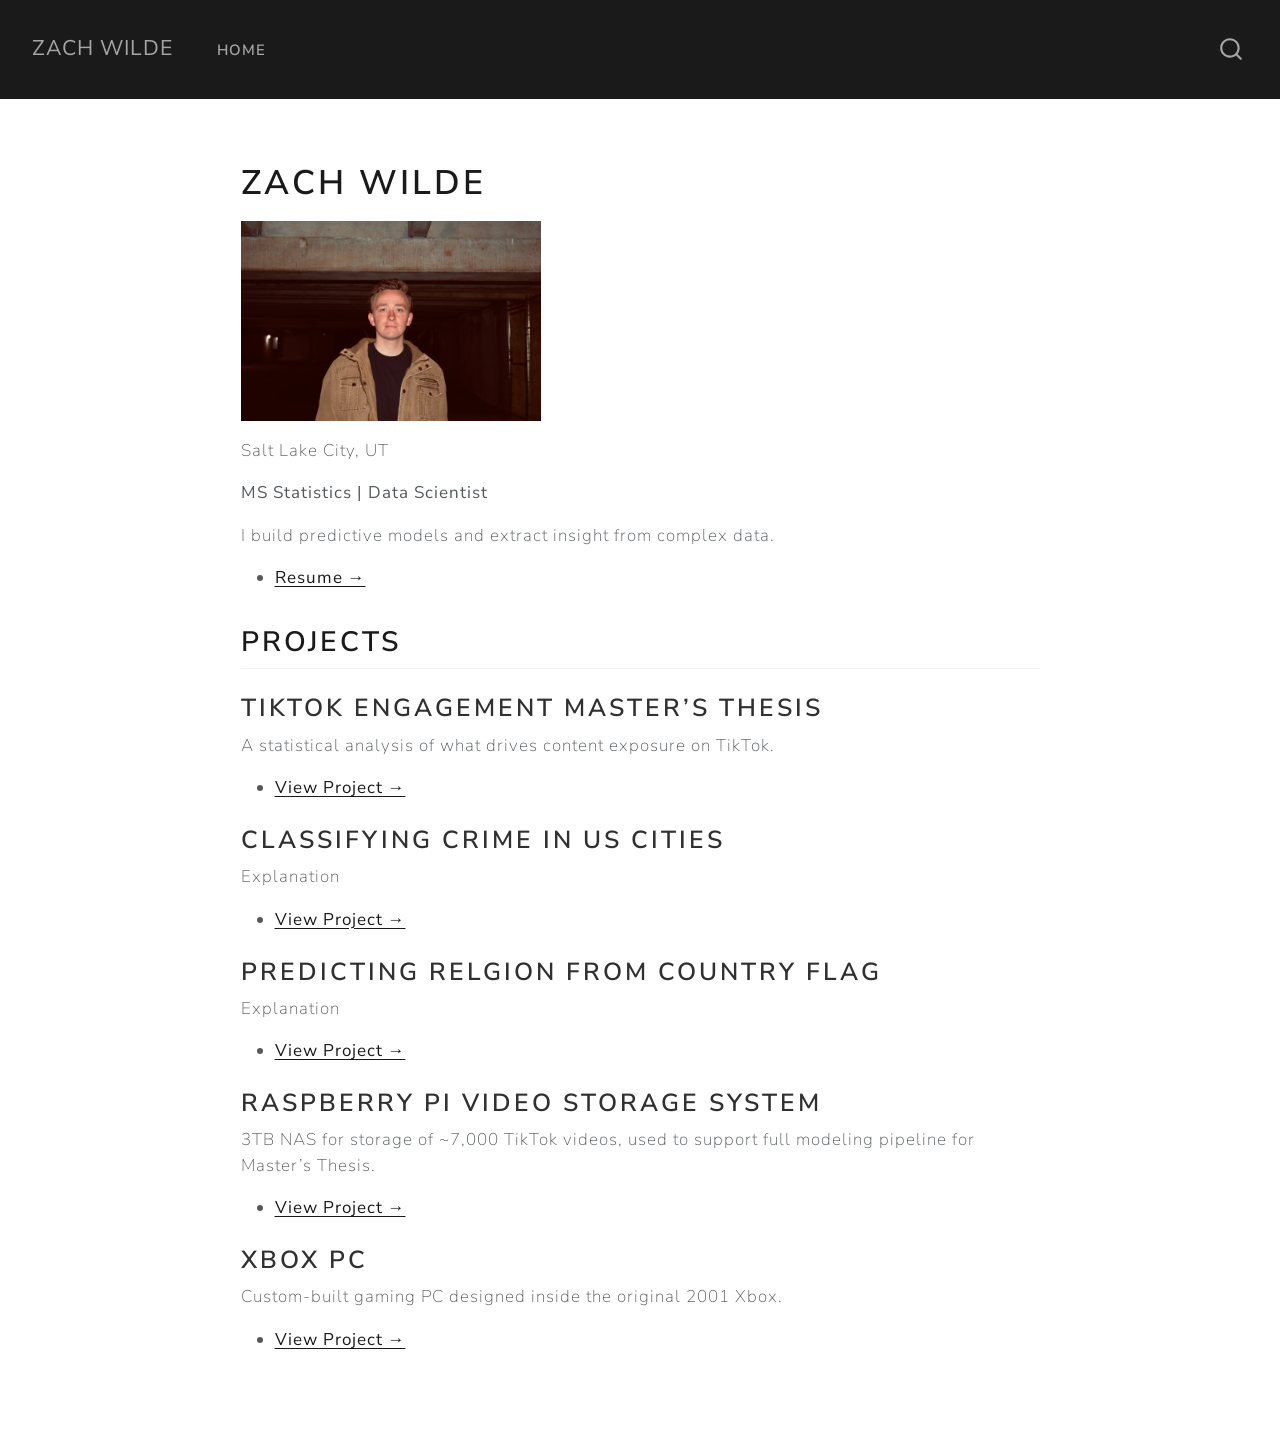
==== index.html @ 3af48f44 "Add files via upload" ====
<!DOCTYPE html>
<html xmlns="http://www.w3.org/1999/xhtml" lang="en" xml:lang="en"><head>

<meta charset="utf-8">
<meta name="generator" content="quarto-1.8.25">

<meta name="viewport" content="width=device-width, initial-scale=1.0, user-scalable=yes">


<title>Zach Wilde</title>
<style>
code{white-space: pre-wrap;}
span.smallcaps{font-variant: small-caps;}
div.columns{display: flex; gap: min(4vw, 1.5em);}
div.column{flex: auto; overflow-x: auto;}
div.hanging-indent{margin-left: 1.5em; text-indent: -1.5em;}
ul.task-list{list-style: none;}
ul.task-list li input[type="checkbox"] {
  width: 0.8em;
  margin: 0 0.8em 0.2em -1em; /* quarto-specific, see https://github.com/quarto-dev/quarto-cli/issues/4556 */ 
  vertical-align: middle;
}
</style>


<script src="site_libs/quarto-nav/quarto-nav.js"></script>
<script src="site_libs/quarto-nav/headroom.min.js"></script>
<script src="site_libs/clipboard/clipboard.min.js"></script>
<script src="site_libs/quarto-search/autocomplete.umd.js"></script>
<script src="site_libs/quarto-search/fuse.min.js"></script>
<script src="site_libs/quarto-search/quarto-search.js"></script>
<meta name="quarto:offset" content="./">
<script src="site_libs/quarto-html/quarto.js" type="module"></script>
<script src="site_libs/quarto-html/tabsets/tabsets.js" type="module"></script>
<script src="site_libs/quarto-html/axe/axe-check.js" type="module"></script>
<script src="site_libs/quarto-html/popper.min.js"></script>
<script src="site_libs/quarto-html/tippy.umd.min.js"></script>
<script src="site_libs/quarto-html/anchor.min.js"></script>
<link href="site_libs/quarto-html/tippy.css" rel="stylesheet">
<link href="site_libs/quarto-html/quarto-syntax-highlighting-7b89279ff1a6dce999919e0e67d4d9ec.css" rel="stylesheet" id="quarto-text-highlighting-styles">
<script src="site_libs/bootstrap/bootstrap.min.js"></script>
<link href="site_libs/bootstrap/bootstrap-icons.css" rel="stylesheet">
<link href="site_libs/bootstrap/bootstrap-26827f95213357c060b998e0666f8ebe.min.css" rel="stylesheet" append-hash="true" id="quarto-bootstrap" data-mode="light">
<script id="quarto-search-options" type="application/json">{
  "location": "navbar",
  "copy-button": false,
  "collapse-after": 3,
  "panel-placement": "end",
  "type": "overlay",
  "limit": 50,
  "keyboard-shortcut": [
    "f",
    "/",
    "s"
  ],
  "show-item-context": false,
  "language": {
    "search-no-results-text": "No results",
    "search-matching-documents-text": "matching documents",
    "search-copy-link-title": "Copy link to search",
    "search-hide-matches-text": "Hide additional matches",
    "search-more-match-text": "more match in this document",
    "search-more-matches-text": "more matches in this document",
    "search-clear-button-title": "Clear",
    "search-text-placeholder": "",
    "search-detached-cancel-button-title": "Cancel",
    "search-submit-button-title": "Submit",
    "search-label": "Search"
  }
}</script>


<link rel="stylesheet" href="styles.css">
</head>

<body class="nav-fixed fullcontent quarto-light">

<div id="quarto-search-results"></div>
  <header id="quarto-header" class="headroom fixed-top">
    <nav class="navbar navbar-expand-lg " data-bs-theme="dark">
      <div class="navbar-container container-fluid">
      <div class="navbar-brand-container mx-auto">
    <a href="./index.html" class="navbar-brand navbar-brand-logo">
    </a>
    <a class="navbar-brand" href="./index.html">
    <span class="navbar-title">Zach Wilde</span>
    </a>
  </div>
            <div id="quarto-search" class="" title="Search"></div>
          <button class="navbar-toggler" type="button" data-bs-toggle="collapse" data-bs-target="#navbarCollapse" aria-controls="navbarCollapse" role="menu" aria-expanded="false" aria-label="Toggle navigation" onclick="if (window.quartoToggleHeadroom) { window.quartoToggleHeadroom(); }">
  <span class="navbar-toggler-icon"></span>
</button>
          <div class="collapse navbar-collapse" id="navbarCollapse">
            <ul class="navbar-nav navbar-nav-scroll me-auto">
  <li class="nav-item">
    <a class="nav-link active" href="./index.html" aria-current="page"> 
<span class="menu-text">Home</span></a>
  </li>  
</ul>
          </div> <!-- /navcollapse -->
            <div class="quarto-navbar-tools">
</div>
      </div> <!-- /container-fluid -->
    </nav>
</header>
<!-- content -->
<div id="quarto-content" class="quarto-container page-columns page-rows-contents page-layout-article page-navbar">
<!-- sidebar -->
<!-- margin-sidebar -->
    
<!-- main -->
<main class="content" id="quarto-document-content"><header id="title-block-header" class="quarto-title-block"></header>




<section id="zach-wilde" class="level1">
<h1>Zach Wilde</h1>
<p><img src="profile.jpg" class="profile img-fluid"></p>
<p>Salt Lake City, UT</p>
<p><strong>MS Statistics | Data Scientist</strong></p>
<p>I build predictive models and extract insight from complex data.</p>
<ul>
<li><a href="resume.html">Resume →</a></li>
</ul>
<section id="projects" class="level2">
<h2 class="anchored" data-anchor-id="projects">Projects</h2>
<section id="tiktok-engagement-masters-thesis" class="level3">
<h3 class="anchored" data-anchor-id="tiktok-engagement-masters-thesis">TikTok Engagement Master’s Thesis</h3>
<p>A statistical analysis of what drives content exposure on TikTok.</p>
<ul>
<li><a href="thesis.html">View Project →</a></li>
</ul>
</section>
<section id="classifying-crime-in-us-cities" class="level3">
<h3 class="anchored" data-anchor-id="classifying-crime-in-us-cities">Classifying Crime in US Cities</h3>
<p>Explanation</p>
<ul>
<li><a href="thesis.html">View Project →</a></li>
</ul>
</section>
<section id="predicting-relgion-from-country-flag" class="level3">
<h3 class="anchored" data-anchor-id="predicting-relgion-from-country-flag">Predicting Relgion from Country Flag</h3>
<p>Explanation</p>
<ul>
<li><a href="thesis.html">View Project →</a></li>
</ul>
</section>
<section id="raspberry-pi-video-storage-system" class="level3">
<h3 class="anchored" data-anchor-id="raspberry-pi-video-storage-system">Raspberry Pi Video Storage System</h3>
<p>3TB NAS for storage of ~7,000 TikTok videos, used to support full modeling pipeline for Master’s Thesis.</p>
<ul>
<li><a href="thesis.html">View Project →</a></li>
</ul>
</section>
<section id="xbox-pc" class="level3">
<h3 class="anchored" data-anchor-id="xbox-pc">Xbox PC</h3>
<p>Custom-built gaming PC designed inside the original 2001 Xbox.</p>
<ul>
<li><a href="thesis.html">View Project →</a></li>
</ul>


</section>
</section>
</section>

</main> <!-- /main -->
<script id="quarto-html-after-body" type="application/javascript">
  window.document.addEventListener("DOMContentLoaded", function (event) {
    const icon = "";
    const anchorJS = new window.AnchorJS();
    anchorJS.options = {
      placement: 'right',
      icon: icon
    };
    anchorJS.add('.anchored');
    const isCodeAnnotation = (el) => {
      for (const clz of el.classList) {
        if (clz.startsWith('code-annotation-')) {                     
          return true;
        }
      }
      return false;
    }
    const onCopySuccess = function(e) {
      // button target
      const button = e.trigger;
      // don't keep focus
      button.blur();
      // flash "checked"
      button.classList.add('code-copy-button-checked');
      var currentTitle = button.getAttribute("title");
      button.setAttribute("title", "Copied!");
      let tooltip;
      if (window.bootstrap) {
        button.setAttribute("data-bs-toggle", "tooltip");
        button.setAttribute("data-bs-placement", "left");
        button.setAttribute("data-bs-title", "Copied!");
        tooltip = new bootstrap.Tooltip(button, 
          { trigger: "manual", 
            customClass: "code-copy-button-tooltip",
            offset: [0, -8]});
        tooltip.show();    
      }
      setTimeout(function() {
        if (tooltip) {
          tooltip.hide();
          button.removeAttribute("data-bs-title");
          button.removeAttribute("data-bs-toggle");
          button.removeAttribute("data-bs-placement");
        }
        button.setAttribute("title", currentTitle);
        button.classList.remove('code-copy-button-checked');
      }, 1000);
      // clear code selection
      e.clearSelection();
    }
    const getTextToCopy = function(trigger) {
      const outerScaffold = trigger.parentElement.cloneNode(true);
      const codeEl = outerScaffold.querySelector('code');
      for (const childEl of codeEl.children) {
        if (isCodeAnnotation(childEl)) {
          childEl.remove();
        }
      }
      return codeEl.innerText;
    }
    const clipboard = new window.ClipboardJS('.code-copy-button:not([data-in-quarto-modal])', {
      text: getTextToCopy
    });
    clipboard.on('success', onCopySuccess);
    if (window.document.getElementById('quarto-embedded-source-code-modal')) {
      const clipboardModal = new window.ClipboardJS('.code-copy-button[data-in-quarto-modal]', {
        text: getTextToCopy,
        container: window.document.getElementById('quarto-embedded-source-code-modal')
      });
      clipboardModal.on('success', onCopySuccess);
    }
      var localhostRegex = new RegExp(/^(?:http|https):\/\/localhost\:?[0-9]*\//);
      var mailtoRegex = new RegExp(/^mailto:/);
        var filterRegex = new RegExp('/' + window.location.host + '/');
      var isInternal = (href) => {
          return filterRegex.test(href) || localhostRegex.test(href) || mailtoRegex.test(href);
      }
      // Inspect non-navigation links and adorn them if external
     var links = window.document.querySelectorAll('a[href]:not(.nav-link):not(.navbar-brand):not(.toc-action):not(.sidebar-link):not(.sidebar-item-toggle):not(.pagination-link):not(.no-external):not([aria-hidden]):not(.dropdown-item):not(.quarto-navigation-tool):not(.about-link)');
      for (var i=0; i<links.length; i++) {
        const link = links[i];
        if (!isInternal(link.href)) {
          // undo the damage that might have been done by quarto-nav.js in the case of
          // links that we want to consider external
          if (link.dataset.originalHref !== undefined) {
            link.href = link.dataset.originalHref;
          }
        }
      }
    function tippyHover(el, contentFn, onTriggerFn, onUntriggerFn) {
      const config = {
        allowHTML: true,
        maxWidth: 500,
        delay: 100,
        arrow: false,
        appendTo: function(el) {
            return el.parentElement;
        },
        interactive: true,
        interactiveBorder: 10,
        theme: 'quarto',
        placement: 'bottom-start',
      };
      if (contentFn) {
        config.content = contentFn;
      }
      if (onTriggerFn) {
        config.onTrigger = onTriggerFn;
      }
      if (onUntriggerFn) {
        config.onUntrigger = onUntriggerFn;
      }
      window.tippy(el, config); 
    }
    const noterefs = window.document.querySelectorAll('a[role="doc-noteref"]');
    for (var i=0; i<noterefs.length; i++) {
      const ref = noterefs[i];
      tippyHover(ref, function() {
        // use id or data attribute instead here
        let href = ref.getAttribute('data-footnote-href') || ref.getAttribute('href');
        try { href = new URL(href).hash; } catch {}
        const id = href.replace(/^#\/?/, "");
        const note = window.document.getElementById(id);
        if (note) {
          return note.innerHTML;
        } else {
          return "";
        }
      });
    }
    const xrefs = window.document.querySelectorAll('a.quarto-xref');
    const processXRef = (id, note) => {
      // Strip column container classes
      const stripColumnClz = (el) => {
        el.classList.remove("page-full", "page-columns");
        if (el.children) {
          for (const child of el.children) {
            stripColumnClz(child);
          }
        }
      }
      stripColumnClz(note)
      if (id === null || id.startsWith('sec-')) {
        // Special case sections, only their first couple elements
        const container = document.createElement("div");
        if (note.children && note.children.length > 2) {
          container.appendChild(note.children[0].cloneNode(true));
          for (let i = 1; i < note.children.length; i++) {
            const child = note.children[i];
            if (child.tagName === "P" && child.innerText === "") {
              continue;
            } else {
              container.appendChild(child.cloneNode(true));
              break;
            }
          }
          if (window.Quarto?.typesetMath) {
            window.Quarto.typesetMath(container);
          }
          return container.innerHTML
        } else {
          if (window.Quarto?.typesetMath) {
            window.Quarto.typesetMath(note);
          }
          return note.innerHTML;
        }
      } else {
        // Remove any anchor links if they are present
        const anchorLink = note.querySelector('a.anchorjs-link');
        if (anchorLink) {
          anchorLink.remove();
        }
        if (window.Quarto?.typesetMath) {
          window.Quarto.typesetMath(note);
        }
        if (note.classList.contains("callout")) {
          return note.outerHTML;
        } else {
          return note.innerHTML;
        }
      }
    }
    for (var i=0; i<xrefs.length; i++) {
      const xref = xrefs[i];
      tippyHover(xref, undefined, function(instance) {
        instance.disable();
        let url = xref.getAttribute('href');
        let hash = undefined; 
        if (url.startsWith('#')) {
          hash = url;
        } else {
          try { hash = new URL(url).hash; } catch {}
        }
        if (hash) {
          const id = hash.replace(/^#\/?/, "");
          const note = window.document.getElementById(id);
          if (note !== null) {
            try {
              const html = processXRef(id, note.cloneNode(true));
              instance.setContent(html);
            } finally {
              instance.enable();
              instance.show();
            }
          } else {
            // See if we can fetch this
            fetch(url.split('#')[0])
            .then(res => res.text())
            .then(html => {
              const parser = new DOMParser();
              const htmlDoc = parser.parseFromString(html, "text/html");
              const note = htmlDoc.getElementById(id);
              if (note !== null) {
                const html = processXRef(id, note);
                instance.setContent(html);
              } 
            }).finally(() => {
              instance.enable();
              instance.show();
            });
          }
        } else {
          // See if we can fetch a full url (with no hash to target)
          // This is a special case and we should probably do some content thinning / targeting
          fetch(url)
          .then(res => res.text())
          .then(html => {
            const parser = new DOMParser();
            const htmlDoc = parser.parseFromString(html, "text/html");
            const note = htmlDoc.querySelector('main.content');
            if (note !== null) {
              // This should only happen for chapter cross references
              // (since there is no id in the URL)
              // remove the first header
              if (note.children.length > 0 && note.children[0].tagName === "HEADER") {
                note.children[0].remove();
              }
              const html = processXRef(null, note);
              instance.setContent(html);
            } 
          }).finally(() => {
            instance.enable();
            instance.show();
          });
        }
      }, function(instance) {
      });
    }
        let selectedAnnoteEl;
        const selectorForAnnotation = ( cell, annotation) => {
          let cellAttr = 'data-code-cell="' + cell + '"';
          let lineAttr = 'data-code-annotation="' +  annotation + '"';
          const selector = 'span[' + cellAttr + '][' + lineAttr + ']';
          return selector;
        }
        const selectCodeLines = (annoteEl) => {
          const doc = window.document;
          const targetCell = annoteEl.getAttribute("data-target-cell");
          const targetAnnotation = annoteEl.getAttribute("data-target-annotation");
          const annoteSpan = window.document.querySelector(selectorForAnnotation(targetCell, targetAnnotation));
          const lines = annoteSpan.getAttribute("data-code-lines").split(",");
          const lineIds = lines.map((line) => {
            return targetCell + "-" + line;
          })
          let top = null;
          let height = null;
          let parent = null;
          if (lineIds.length > 0) {
              //compute the position of the single el (top and bottom and make a div)
              const el = window.document.getElementById(lineIds[0]);
              top = el.offsetTop;
              height = el.offsetHeight;
              parent = el.parentElement.parentElement;
            if (lineIds.length > 1) {
              const lastEl = window.document.getElementById(lineIds[lineIds.length - 1]);
              const bottom = lastEl.offsetTop + lastEl.offsetHeight;
              height = bottom - top;
            }
            if (top !== null && height !== null && parent !== null) {
              // cook up a div (if necessary) and position it 
              let div = window.document.getElementById("code-annotation-line-highlight");
              if (div === null) {
                div = window.document.createElement("div");
                div.setAttribute("id", "code-annotation-line-highlight");
                div.style.position = 'absolute';
                parent.appendChild(div);
              }
              div.style.top = top - 2 + "px";
              div.style.height = height + 4 + "px";
              div.style.left = 0;
              let gutterDiv = window.document.getElementById("code-annotation-line-highlight-gutter");
              if (gutterDiv === null) {
                gutterDiv = window.document.createElement("div");
                gutterDiv.setAttribute("id", "code-annotation-line-highlight-gutter");
                gutterDiv.style.position = 'absolute';
                const codeCell = window.document.getElementById(targetCell);
                const gutter = codeCell.querySelector('.code-annotation-gutter');
                gutter.appendChild(gutterDiv);
              }
              gutterDiv.style.top = top - 2 + "px";
              gutterDiv.style.height = height + 4 + "px";
            }
            selectedAnnoteEl = annoteEl;
          }
        };
        const unselectCodeLines = () => {
          const elementsIds = ["code-annotation-line-highlight", "code-annotation-line-highlight-gutter"];
          elementsIds.forEach((elId) => {
            const div = window.document.getElementById(elId);
            if (div) {
              div.remove();
            }
          });
          selectedAnnoteEl = undefined;
        };
          // Handle positioning of the toggle
      window.addEventListener(
        "resize",
        throttle(() => {
          elRect = undefined;
          if (selectedAnnoteEl) {
            selectCodeLines(selectedAnnoteEl);
          }
        }, 10)
      );
      function throttle(fn, ms) {
      let throttle = false;
      let timer;
        return (...args) => {
          if(!throttle) { // first call gets through
              fn.apply(this, args);
              throttle = true;
          } else { // all the others get throttled
              if(timer) clearTimeout(timer); // cancel #2
              timer = setTimeout(() => {
                fn.apply(this, args);
                timer = throttle = false;
              }, ms);
          }
        };
      }
        // Attach click handler to the DT
        const annoteDls = window.document.querySelectorAll('dt[data-target-cell]');
        for (const annoteDlNode of annoteDls) {
          annoteDlNode.addEventListener('click', (event) => {
            const clickedEl = event.target;
            if (clickedEl !== selectedAnnoteEl) {
              unselectCodeLines();
              const activeEl = window.document.querySelector('dt[data-target-cell].code-annotation-active');
              if (activeEl) {
                activeEl.classList.remove('code-annotation-active');
              }
              selectCodeLines(clickedEl);
              clickedEl.classList.add('code-annotation-active');
            } else {
              // Unselect the line
              unselectCodeLines();
              clickedEl.classList.remove('code-annotation-active');
            }
          });
        }
    const findCites = (el) => {
      const parentEl = el.parentElement;
      if (parentEl) {
        const cites = parentEl.dataset.cites;
        if (cites) {
          return {
            el,
            cites: cites.split(' ')
          };
        } else {
          return findCites(el.parentElement)
        }
      } else {
        return undefined;
      }
    };
    var bibliorefs = window.document.querySelectorAll('a[role="doc-biblioref"]');
    for (var i=0; i<bibliorefs.length; i++) {
      const ref = bibliorefs[i];
      const citeInfo = findCites(ref);
      if (citeInfo) {
        tippyHover(citeInfo.el, function() {
          var popup = window.document.createElement('div');
          citeInfo.cites.forEach(function(cite) {
            var citeDiv = window.document.createElement('div');
            citeDiv.classList.add('hanging-indent');
            citeDiv.classList.add('csl-entry');
            var biblioDiv = window.document.getElementById('ref-' + cite);
            if (biblioDiv) {
              citeDiv.innerHTML = biblioDiv.innerHTML;
            }
            popup.appendChild(citeDiv);
          });
          return popup.innerHTML;
        });
      }
    }
  });
  </script>
</div> <!-- /content -->




</body></html>
---- site_libs/quarto-html/tippy.css ----
.tippy-box[data-animation=fade][data-state=hidden]{opacity:0}[data-tippy-root]{max-width:calc(100vw - 10px)}.tippy-box{position:relative;background-color:#333;color:#fff;border-radius:4px;font-size:14px;line-height:1.4;white-space:normal;outline:0;transition-property:transform,visibility,opacity}.tippy-box[data-placement^=top]>.tippy-arrow{bottom:0}.tippy-box[data-placement^=top]>.tippy-arrow:before{bottom:-7px;left:0;border-width:8px 8px 0;border-top-color:initial;transform-origin:center top}.tippy-box[data-placement^=bottom]>.tippy-arrow{top:0}.tippy-box[data-placement^=bottom]>.tippy-arrow:before{top:-7px;left:0;border-width:0 8px 8px;border-bottom-color:initial;transform-origin:center bottom}.tippy-box[data-placement^=left]>.tippy-arrow{right:0}.tippy-box[data-placement^=left]>.tippy-arrow:before{border-width:8px 0 8px 8px;border-left-color:initial;right:-7px;transform-origin:center left}.tippy-box[data-placement^=right]>.tippy-arrow{left:0}.tippy-box[data-placement^=right]>.tippy-arrow:before{left:-7px;border-width:8px 8px 8px 0;border-right-color:initial;transform-origin:center right}.tippy-box[data-inertia][data-state=visible]{transition-timing-function:cubic-bezier(.54,1.5,.38,1.11)}.tippy-arrow{width:16px;height:16px;color:#333}.tippy-arrow:before{content:"";position:absolute;border-color:transparent;border-style:solid}.tippy-content{position:relative;padding:5px 9px;z-index:1}
---- site_libs/quarto-html/quarto-syntax-highlighting-7b89279ff1a6dce999919e0e67d4d9ec.css ----
/* quarto syntax highlight colors */
:root {
  --quarto-hl-ot-color: #003B4F;
  --quarto-hl-at-color: #657422;
  --quarto-hl-ss-color: #20794D;
  --quarto-hl-an-color: #5E5E5E;
  --quarto-hl-fu-color: #4758AB;
  --quarto-hl-st-color: #20794D;
  --quarto-hl-cf-color: #003B4F;
  --quarto-hl-op-color: #5E5E5E;
  --quarto-hl-er-color: #AD0000;
  --quarto-hl-bn-color: #AD0000;
  --quarto-hl-al-color: #AD0000;
  --quarto-hl-va-color: #111111;
  --quarto-hl-bu-color: inherit;
  --quarto-hl-ex-color: inherit;
  --quarto-hl-pp-color: #AD0000;
  --quarto-hl-in-color: #5E5E5E;
  --quarto-hl-vs-color: #20794D;
  --quarto-hl-wa-color: #5E5E5E;
  --quarto-hl-do-color: #5E5E5E;
  --quarto-hl-im-color: #00769E;
  --quarto-hl-ch-color: #20794D;
  --quarto-hl-dt-color: #AD0000;
  --quarto-hl-fl-color: #AD0000;
  --quarto-hl-co-color: #5E5E5E;
  --quarto-hl-cv-color: #5E5E5E;
  --quarto-hl-cn-color: #8f5902;
  --quarto-hl-sc-color: #5E5E5E;
  --quarto-hl-dv-color: #AD0000;
  --quarto-hl-kw-color: #003B4F;
}

/* other quarto variables */
:root {
  --quarto-font-monospace: SFMono-Regular, Menlo, Monaco, Consolas, "Liberation Mono", "Courier New", monospace;
}

/* syntax highlight based on Pandoc's rules */
pre > code.sourceCode > span {
  color: #003B4F;
}

code.sourceCode > span {
  color: #003B4F;
}

div.sourceCode,
div.sourceCode pre.sourceCode {
  color: #003B4F;
}

/* Normal */
code span {
  color: #003B4F;
}

/* Alert */
code span.al {
  color: #AD0000;
  font-style: inherit;
}

/* Annotation */
code span.an {
  color: #5E5E5E;
  font-style: inherit;
}

/* Attribute */
code span.at {
  color: #657422;
  font-style: inherit;
}

/* BaseN */
code span.bn {
  color: #AD0000;
  font-style: inherit;
}

/* BuiltIn */
code span.bu {
  font-style: inherit;
}

/* ControlFlow */
code span.cf {
  color: #003B4F;
  font-weight: bold;
  font-style: inherit;
}

/* Char */
code span.ch {
  color: #20794D;
  font-style: inherit;
}

/* Constant */
code span.cn {
  color: #8f5902;
  font-style: inherit;
}

/* Comment */
code span.co {
  color: #5E5E5E;
  font-style: inherit;
}

/* CommentVar */
code span.cv {
  color: #5E5E5E;
  font-style: italic;
}

/* Documentation */
code span.do {
  color: #5E5E5E;
  font-style: italic;
}

/* DataType */
code span.dt {
  color: #AD0000;
  font-style: inherit;
}

/* DecVal */
code span.dv {
  color: #AD0000;
  font-style: inherit;
}

/* Error */
code span.er {
  color: #AD0000;
  font-style: inherit;
}

/* Extension */
code span.ex {
  font-style: inherit;
}

/* Float */
code span.fl {
  color: #AD0000;
  font-style: inherit;
}

/* Function */
code span.fu {
  color: #4758AB;
  font-style: inherit;
}

/* Import */
code span.im {
  color: #00769E;
  font-style: inherit;
}

/* Information */
code span.in {
  color: #5E5E5E;
  font-style: inherit;
}

/* Keyword */
code span.kw {
  color: #003B4F;
  font-weight: bold;
  font-style: inherit;
}

/* Operator */
code span.op {
  color: #5E5E5E;
  font-style: inherit;
}

/* Other */
code span.ot {
  color: #003B4F;
  font-style: inherit;
}

/* Preprocessor */
code span.pp {
  color: #AD0000;
  font-style: inherit;
}

/* SpecialChar */
code span.sc {
  color: #5E5E5E;
  font-style: inherit;
}

/* SpecialString */
code span.ss {
  color: #20794D;
  font-style: inherit;
}

/* String */
code span.st {
  color: #20794D;
  font-style: inherit;
}

/* Variable */
code span.va {
  color: #111111;
  font-style: inherit;
}

/* VerbatimString */
code span.vs {
  color: #20794D;
  font-style: inherit;
}

/* Warning */
code span.wa {
  color: #5E5E5E;
  font-style: italic;
}

.prevent-inlining {
  content: "</";
}

/*# sourceMappingURL=3944bc705cfaf4c80e56f77c5205168a.css.map */
---- styles.css ----
/* profile image styling */
img.profile {
  width: 100%;
  max-width: 300px;   /* control how big it gets */
  height: auto;
  border-radius: 0;   /* removes circle → square */
  display: block;
}
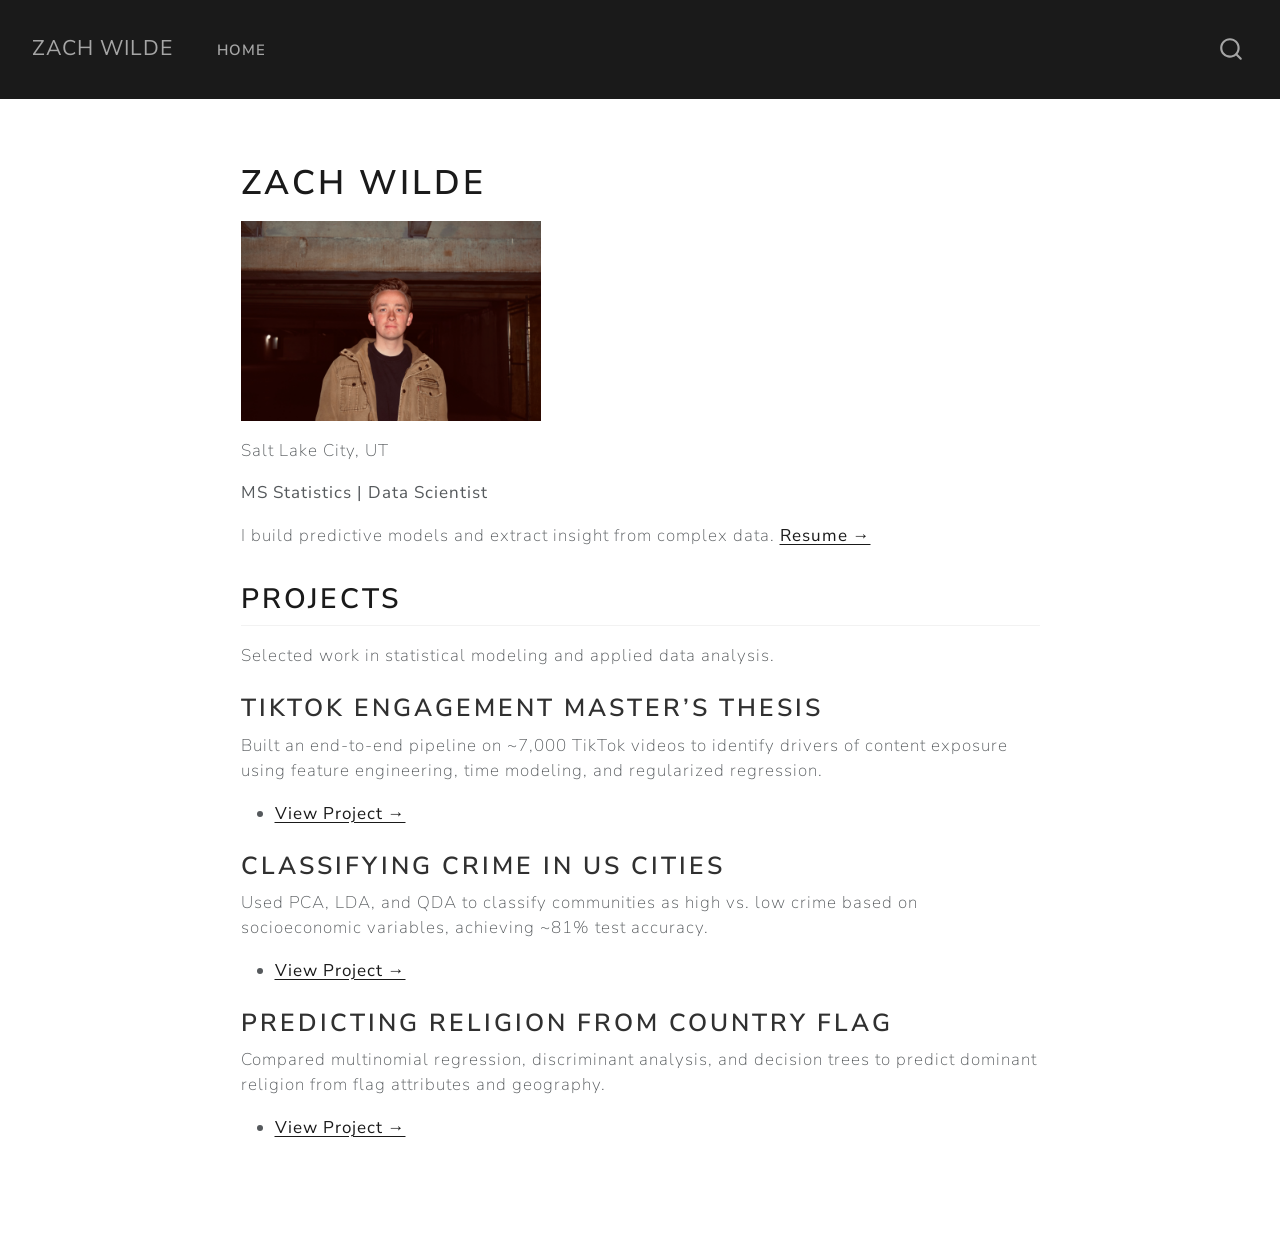
==== commit 11687aa9: "Add files via upload" ====
--- a/index.html
+++ b/index.html
@@ -119,45 +119,29 @@
 <p><img src="profile.jpg" class="profile img-fluid"></p>
 <p>Salt Lake City, UT</p>
 <p><strong>MS Statistics | Data Scientist</strong></p>
-<p>I build predictive models and extract insight from complex data.</p>
-<ul>
-<li><a href="resume.html">Resume →</a></li>
-</ul>
+<p>I build predictive models and extract insight from complex data. <a href="resume.html">Resume →</a></p>
 <section id="projects" class="level2">
 <h2 class="anchored" data-anchor-id="projects">Projects</h2>
+<p>Selected work in statistical modeling and applied data analysis.</p>
 <section id="tiktok-engagement-masters-thesis" class="level3">
 <h3 class="anchored" data-anchor-id="tiktok-engagement-masters-thesis">TikTok Engagement Master’s Thesis</h3>
-<p>A statistical analysis of what drives content exposure on TikTok.</p>
+<p>Built an end-to-end pipeline on ~7,000 TikTok videos to identify drivers of content exposure using feature engineering, time modeling, and regularized regression.</p>
 <ul>
 <li><a href="thesis.html">View Project →</a></li>
 </ul>
 </section>
 <section id="classifying-crime-in-us-cities" class="level3">
 <h3 class="anchored" data-anchor-id="classifying-crime-in-us-cities">Classifying Crime in US Cities</h3>
-<p>Explanation</p>
+<p>Used PCA, LDA, and QDA to classify communities as high vs.&nbsp;low crime based on socioeconomic variables, achieving ~81% test accuracy.</p>
 <ul>
-<li><a href="thesis.html">View Project →</a></li>
+<li><a href="crime.html">View Project →</a></li>
 </ul>
 </section>
-<section id="predicting-relgion-from-country-flag" class="level3">
-<h3 class="anchored" data-anchor-id="predicting-relgion-from-country-flag">Predicting Relgion from Country Flag</h3>
-<p>Explanation</p>
+<section id="predicting-religion-from-country-flag" class="level3">
+<h3 class="anchored" data-anchor-id="predicting-religion-from-country-flag">Predicting Religion from Country Flag</h3>
+<p>Compared multinomial regression, discriminant analysis, and decision trees to predict dominant religion from flag attributes and geography.</p>
 <ul>
-<li><a href="thesis.html">View Project →</a></li>
-</ul>
-</section>
-<section id="raspberry-pi-video-storage-system" class="level3">
-<h3 class="anchored" data-anchor-id="raspberry-pi-video-storage-system">Raspberry Pi Video Storage System</h3>
-<p>3TB NAS for storage of ~7,000 TikTok videos, used to support full modeling pipeline for Master’s Thesis.</p>
-<ul>
-<li><a href="thesis.html">View Project →</a></li>
-</ul>
-</section>
-<section id="xbox-pc" class="level3">
-<h3 class="anchored" data-anchor-id="xbox-pc">Xbox PC</h3>
-<p>Custom-built gaming PC designed inside the original 2001 Xbox.</p>
-<ul>
-<li><a href="thesis.html">View Project →</a></li>
+<li><a href="flags.html">View Project →</a></li>
 </ul>
 
 
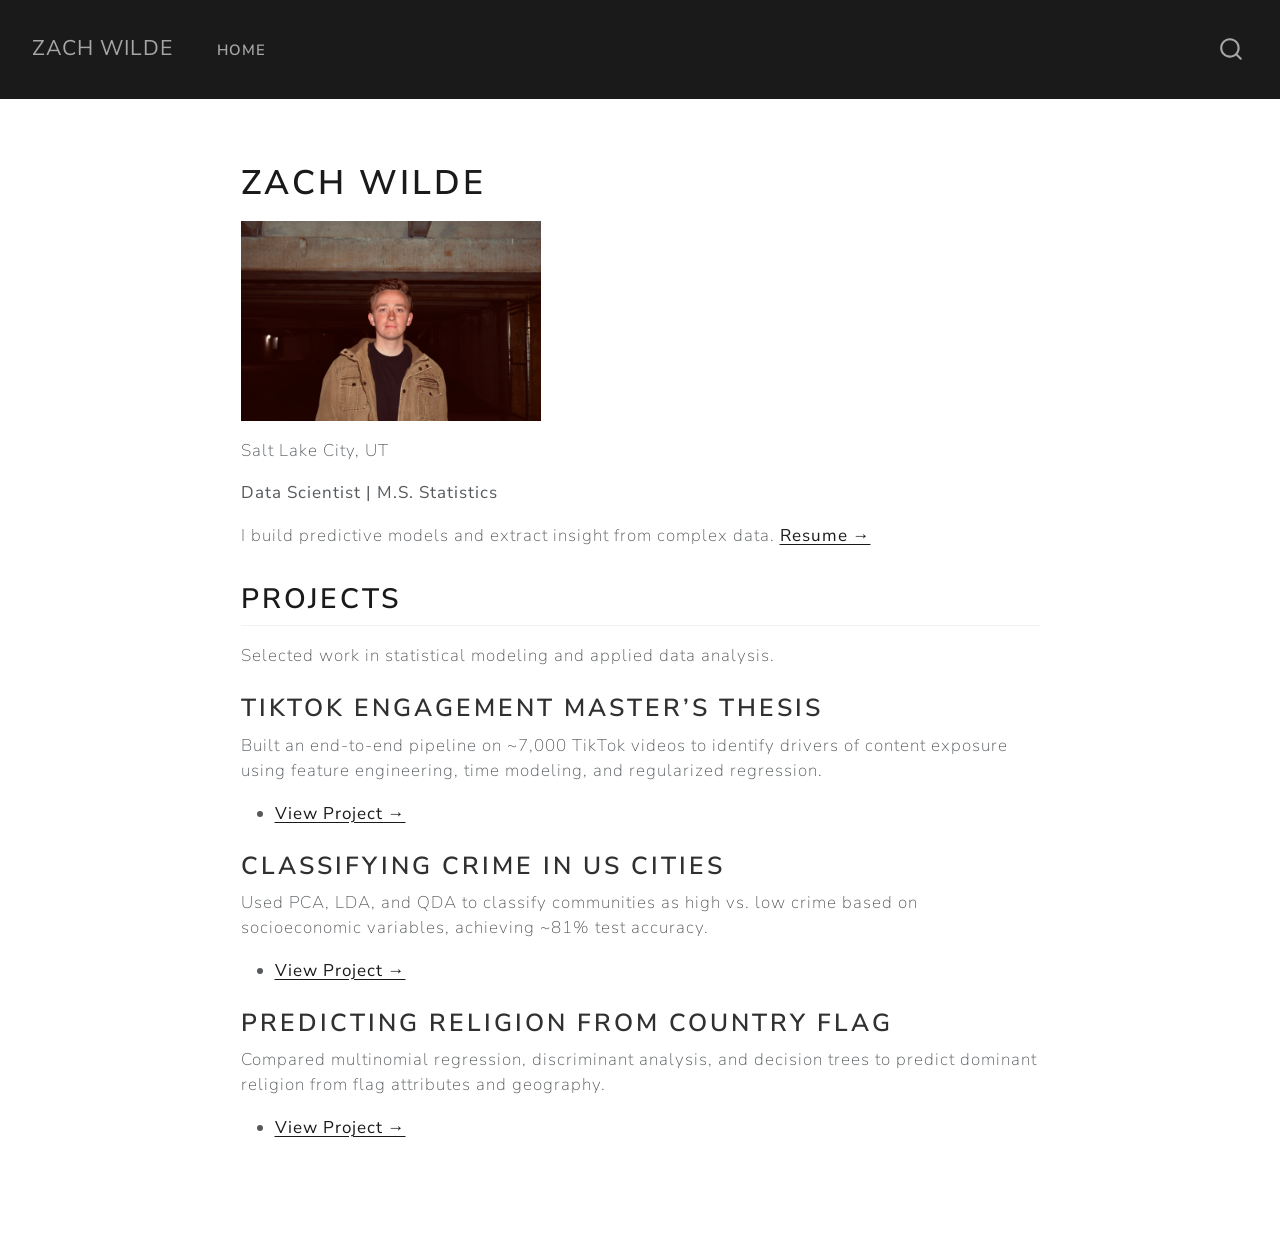
==== commit 86ba4dee: "Add files via upload" ====
--- a/index.html
+++ b/index.html
@@ -118,7 +118,7 @@
 <h1>Zach Wilde</h1>
 <p><img src="profile.jpg" class="profile img-fluid"></p>
 <p>Salt Lake City, UT</p>
-<p><strong>MS Statistics | Data Scientist</strong></p>
+<p><strong>Data Scientist | M.S. Statistics</strong></p>
 <p>I build predictive models and extract insight from complex data. <a href="resume.html">Resume →</a></p>
 <section id="projects" class="level2">
 <h2 class="anchored" data-anchor-id="projects">Projects</h2>
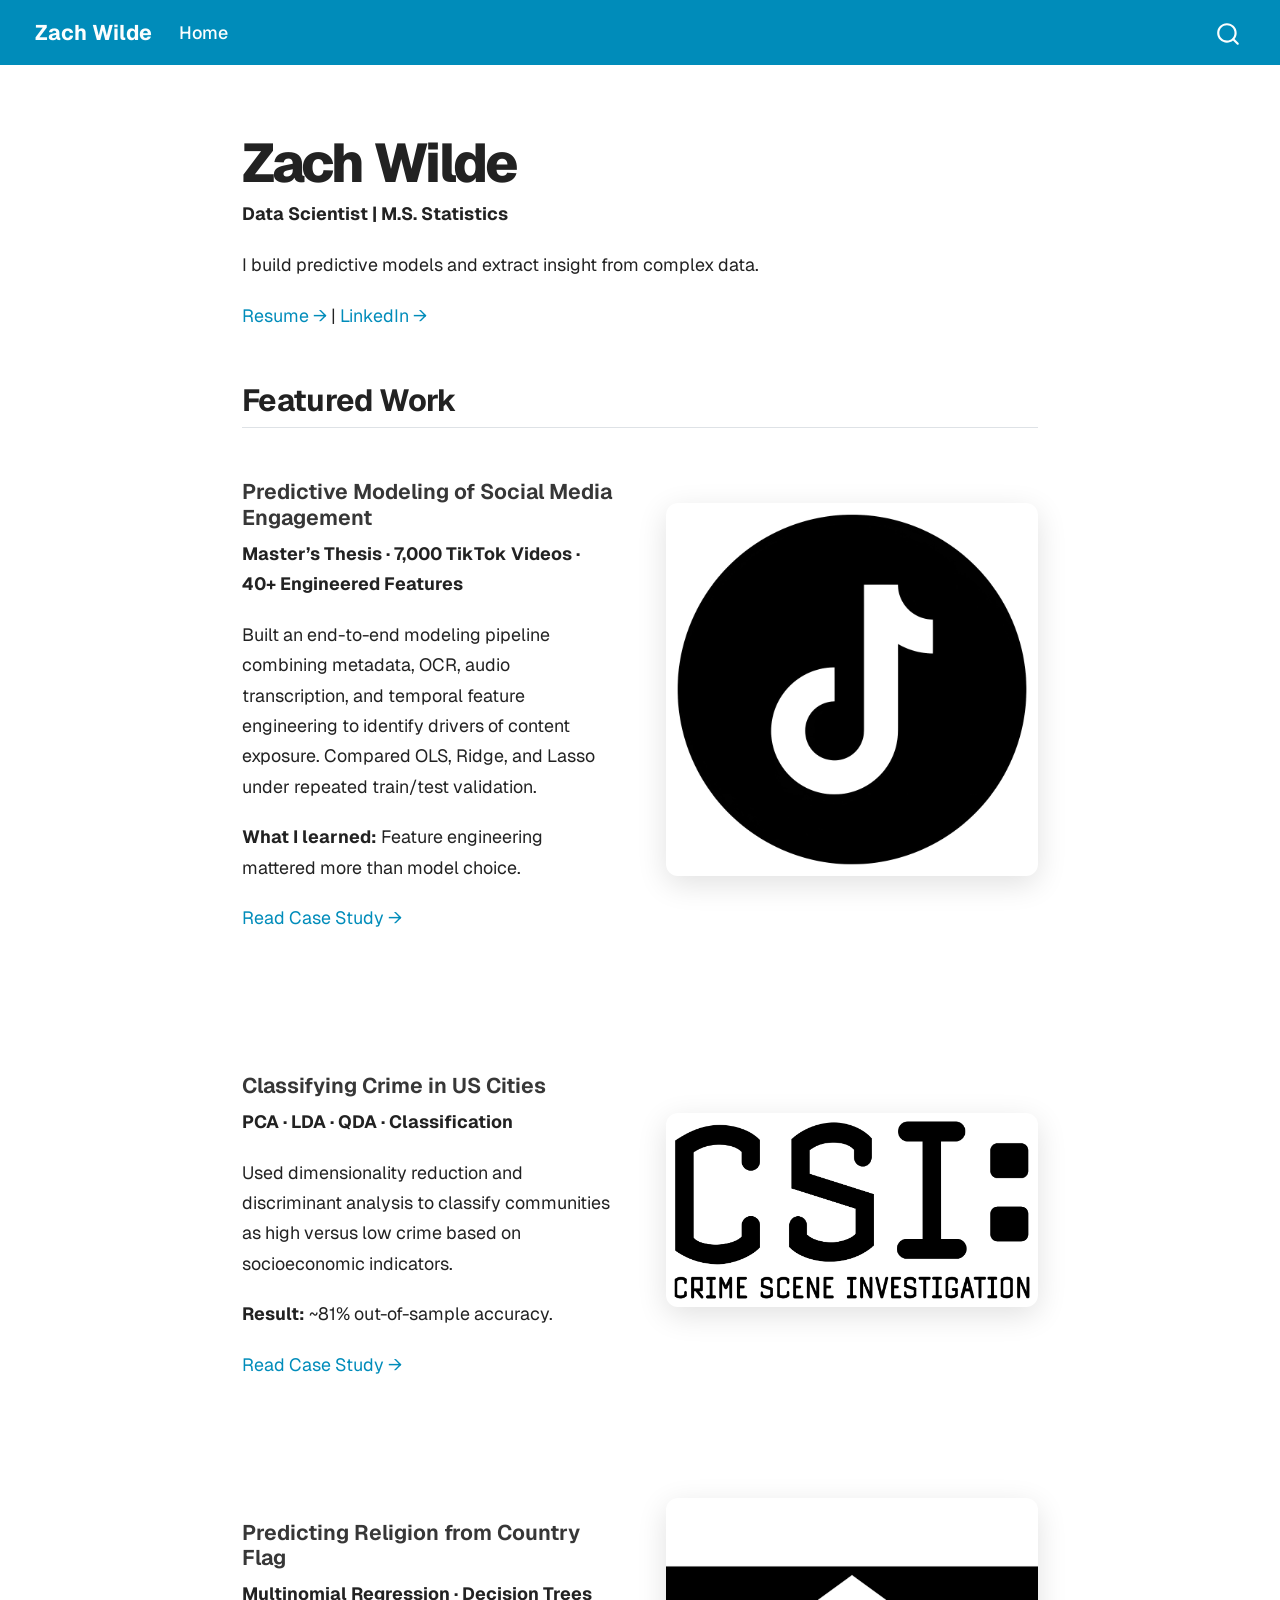
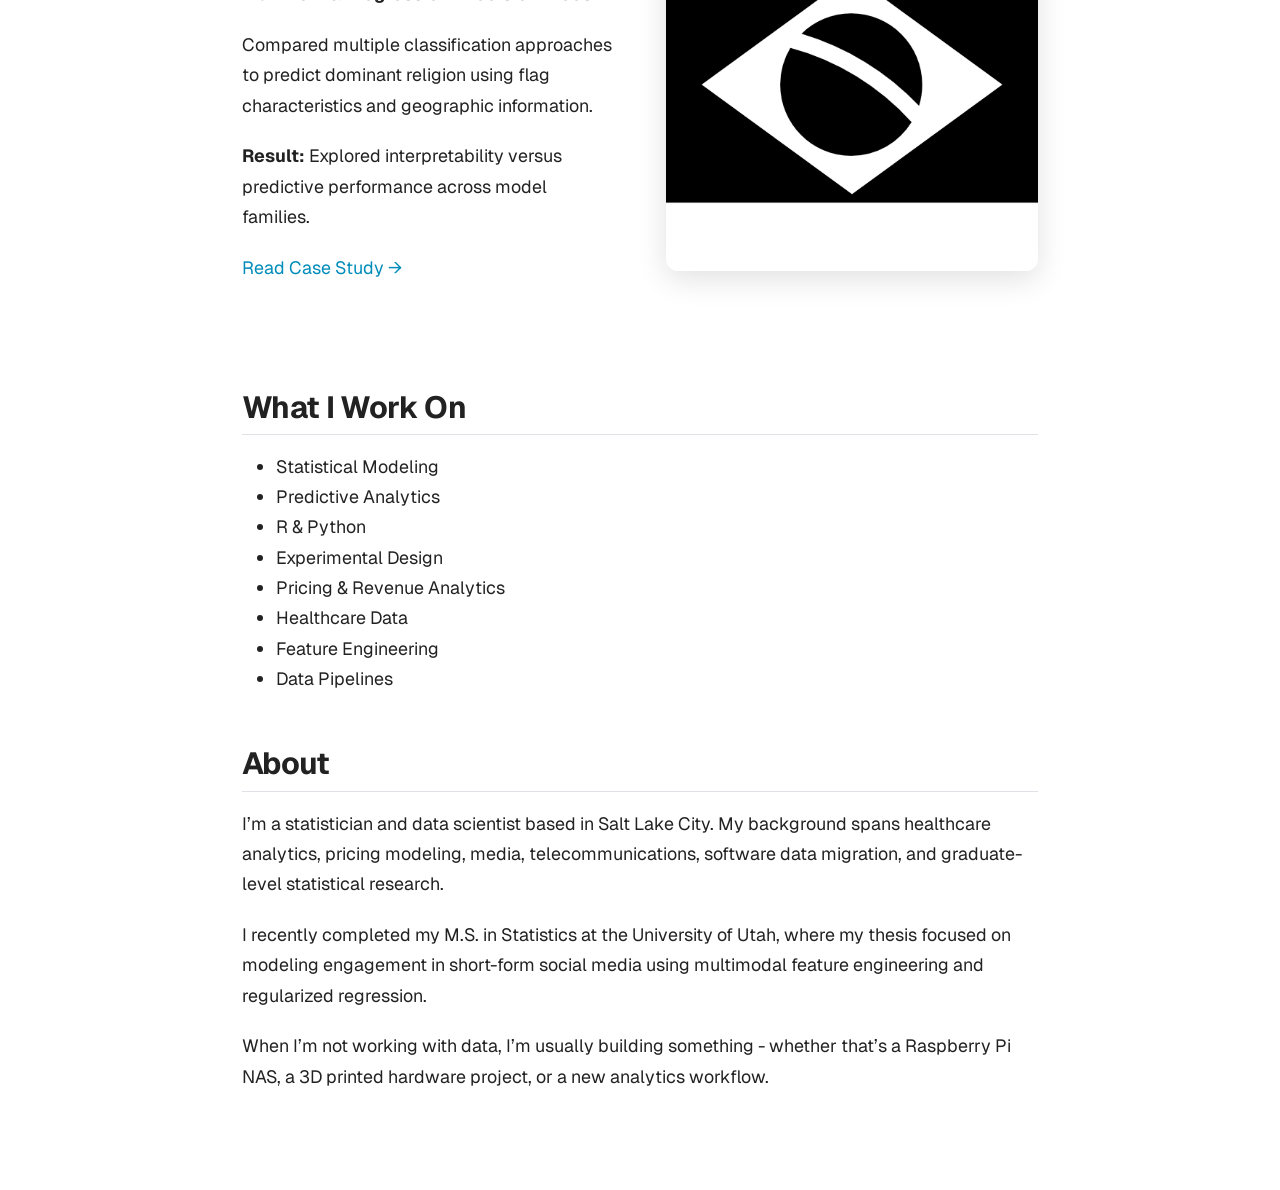
==== commit 81ebefa2: "Add files via upload" ====
--- a/index.html
+++ b/index.html
@@ -40,7 +40,7 @@
 <link href="site_libs/quarto-html/quarto-syntax-highlighting-7b89279ff1a6dce999919e0e67d4d9ec.css" rel="stylesheet" id="quarto-text-highlighting-styles">
 <script src="site_libs/bootstrap/bootstrap.min.js"></script>
 <link href="site_libs/bootstrap/bootstrap-icons.css" rel="stylesheet">
-<link href="site_libs/bootstrap/bootstrap-26827f95213357c060b998e0666f8ebe.min.css" rel="stylesheet" append-hash="true" id="quarto-bootstrap" data-mode="light">
+<link href="site_libs/bootstrap/bootstrap-a26f3680889bc016604be2101547878f.min.css" rel="stylesheet" append-hash="true" id="quarto-bootstrap" data-mode="light">
 <script id="quarto-search-options" type="application/json">{
   "location": "navbar",
   "copy-button": false,
@@ -116,36 +116,68 @@
 
 <section id="zach-wilde" class="level1">
 <h1>Zach Wilde</h1>
-<p><img src="profile.jpg" class="profile img-fluid"></p>
-<p>Salt Lake City, UT</p>
 <p><strong>Data Scientist | M.S. Statistics</strong></p>
-<p>I build predictive models and extract insight from complex data. <a href="resume.html">Resume →</a></p>
-<section id="projects" class="level2">
-<h2 class="anchored" data-anchor-id="projects">Projects</h2>
-<p>Selected work in statistical modeling and applied data analysis.</p>
-<section id="tiktok-engagement-masters-thesis" class="level3">
-<h3 class="anchored" data-anchor-id="tiktok-engagement-masters-thesis">TikTok Engagement Master’s Thesis</h3>
-<p>Built an end-to-end pipeline on ~7,000 TikTok videos to identify drivers of content exposure using feature engineering, time modeling, and regularized regression.</p>
+<p>I build predictive models and extract insight from complex data.</p>
+<p><a href="resume.html">Resume →</a> | <a href="https://www.linkedin.com/in/zachwilde">LinkedIn →</a></p>
+<section id="featured-work" class="level2">
+<h2 class="anchored" data-anchor-id="featured-work">Featured Work</h2>
+<div class="project-row">
+<section id="predictive-modeling-of-social-media-engagement" class="level3 project-text">
+<h3 class="anchored" data-anchor-id="predictive-modeling-of-social-media-engagement">Predictive Modeling of Social Media Engagement</h3>
+<p><strong>Master’s Thesis · 7,000 TikTok Videos · 40+ Engineered Features</strong></p>
+<p>Built an end-to-end modeling pipeline combining metadata, OCR, audio transcription, and temporal feature engineering to identify drivers of content exposure. Compared OLS, Ridge, and Lasso under repeated train/test validation.</p>
+<p><strong>What I learned:</strong> Feature engineering mattered more than model choice.</p>
+<p><a href="thesis.html">Read Case Study →</a></p>
+</section>
+<div class="project-image">
+<p><img src="tiktok.png" class="img-fluid"></p>
+</div>
+</div>
+<div class="project-row">
+<section id="classifying-crime-in-us-cities" class="level3 project-text">
+<h3 class="anchored" data-anchor-id="classifying-crime-in-us-cities">Classifying Crime in US Cities</h3>
+<p><strong>PCA · LDA · QDA · Classification</strong></p>
+<p>Used dimensionality reduction and discriminant analysis to classify communities as high versus low crime based on socioeconomic indicators.</p>
+<p><strong>Result:</strong> ~81% out-of-sample accuracy.</p>
+<p><a href="crime.html">Read Case Study →</a></p>
+</section>
+<div class="project-image">
+<p><img src="crime.png" class="img-fluid"></p>
+</div>
+</div>
+<div class="project-row">
+<section id="predicting-religion-from-country-flag" class="level3 project-text">
+<h3 class="anchored" data-anchor-id="predicting-religion-from-country-flag">Predicting Religion from Country Flag</h3>
+<p><strong>Multinomial Regression · Decision Trees</strong></p>
+<p>Compared multiple classification approaches to predict dominant religion using flag characteristics and geographic information.</p>
+<p><strong>Result:</strong> Explored interpretability versus predictive performance across model families.</p>
+<p><a href="flags.html">Read Case Study →</a></p>
+</section>
+<div class="project-image">
+<p><img src="flag.png" class="img-fluid"></p>
+</div>
+</div>
+</section>
+<section id="what-i-work-on" class="level2">
+<h2 class="anchored" data-anchor-id="what-i-work-on">What I Work On</h2>
 <ul>
-<li><a href="thesis.html">View Project →</a></li>
+<li>Statistical Modeling</li>
+<li>Predictive Analytics</li>
+<li>R &amp; Python</li>
+<li>Experimental Design</li>
+<li>Pricing &amp; Revenue Analytics</li>
+<li>Healthcare Data</li>
+<li>Feature Engineering</li>
+<li>Data Pipelines</li>
 </ul>
 </section>
-<section id="classifying-crime-in-us-cities" class="level3">
-<h3 class="anchored" data-anchor-id="classifying-crime-in-us-cities">Classifying Crime in US Cities</h3>
-<p>Used PCA, LDA, and QDA to classify communities as high vs.&nbsp;low crime based on socioeconomic variables, achieving ~81% test accuracy.</p>
-<ul>
-<li><a href="crime.html">View Project →</a></li>
-</ul>
-</section>
-<section id="predicting-religion-from-country-flag" class="level3">
-<h3 class="anchored" data-anchor-id="predicting-religion-from-country-flag">Predicting Religion from Country Flag</h3>
-<p>Compared multinomial regression, discriminant analysis, and decision trees to predict dominant religion from flag attributes and geography.</p>
-<ul>
-<li><a href="flags.html">View Project →</a></li>
-</ul>
-
-
-</section>
+<section id="about" class="level2">
+<h2 class="anchored" data-anchor-id="about">About</h2>
+<p>I’m a statistician and data scientist based in Salt Lake City. My background spans healthcare analytics, pricing modeling, media, telecommunications, software data migration, and graduate-level statistical research.</p>
+<p>I recently completed my M.S. in Statistics at the University of Utah, where my thesis focused on modeling engagement in short-form social media using multimodal feature engineering and regularized regression.</p>
+<p>When I’m not working with data, I’m usually building something - whether that’s a Raspberry Pi NAS, a 3D printed hardware project, or a new analytics workflow.</p>
+
+
 </section>
 </section>
 
--- a/styles.css
+++ b/styles.css
@@ -1,8 +1,168 @@
-/* profile image styling */
-img.profile {
+/* =========================
+   Fonts
+   ========================= */
+
+@import url('https://fonts.googleapis.com/css2?family=Geist:wght@100..900&display=swap');
+
+:root {
+  --bs-body-font-family: "Geist", system-ui, sans-serif;
+}
+
+/* =========================
+   Base Typography
+   ========================= */
+
+body {
+  font-family: "Geist", system-ui, sans-serif;
+  font-size: 1.05rem;
+  line-height: 1.7;
+  max-width: 850px;
+  margin: 0 auto;
+}
+
+p {
+  margin-bottom: 1.2rem;
+}
+
+/* =========================
+   Headings
+   ========================= */
+
+h1 {
+  font-size: 3.2rem;
+  font-weight: 800;
+  letter-spacing: -0.04em;
+  margin-bottom: 0.25rem;
+}
+
+h2 {
+  font-size: 1.8rem;
+  font-weight: 700;
+  letter-spacing: -0.02em;
+  margin-top: 3rem;
+  margin-bottom: 1rem;
+}
+
+h3 {
+  font-size: 1.25rem;
+  font-weight: 650;
+  margin-top: 2rem;
+  margin-bottom: 0.5rem;
+}
+
+/* =========================
+   Navigation
+   ========================= */
+
+.navbar {
+  font-weight: 500;
+}
+
+.navbar-brand {
+  font-weight: 700;
+}
+
+/* =========================
+   Links
+   ========================= */
+
+a {
+  text-decoration: none;
+}
+
+a:hover {
+  text-decoration: underline;
+}
+
+/* =========================
+   Project Cards
+   ========================= */
+
+.project-card {
+  padding: 1.5rem;
+  border: 1px solid rgba(0,0,0,.08);
+  border-radius: 12px;
+  margin-bottom: 1.5rem;
+  transition: transform .15s ease;
+}
+
+.project-card:hover {
+  transform: translateY(-2px);
+}
+
+/* =========================
+   Images
+   ========================= */
+
+img {
+  border-radius: 10px;
+}
+
+/* =========================
+   Hero Section
+   ========================= */
+
+.hero-subtitle {
+  font-size: 1.25rem;
+  color: #666;
+  margin-bottom: 2rem;
+}
+
+/* =========================
+   Footer
+   ========================= */
+
+footer {
+  margin-top: 4rem;
+  opacity: .7;
+  font-size: .9rem;
+}
+
+/* =========================
+   Page Width
+   ========================= */
+
+body {
+  max-width: 1100px;
+}
+
+/* =========================
+   Project Layout
+   ========================= */
+
+.project-row {
+  display: flex;
+  align-items: center;
+  gap: 3rem;
+  margin-bottom: 5rem;
+}
+
+.project-text {
+  flex: 1;
+}
+
+.project-image {
+  flex: 1;
+}
+
+.project-image img {
   width: 100%;
-  max-width: 300px;   /* control how big it gets */
-  height: auto;
-  border-radius: 0;   /* removes circle → square */
-  display: block;
+  border-radius: 12px;
+  box-shadow: 0 8px 30px rgba(0,0,0,.12);
+}
+
+/* =========================
+   Mobile
+   ========================= */
+
+@media (max-width: 900px) {
+
+  .project-row {
+    flex-direction: column;
+    gap: 1rem;
+  }
+
+  .project-image {
+    width: 100%;
+  }
 }
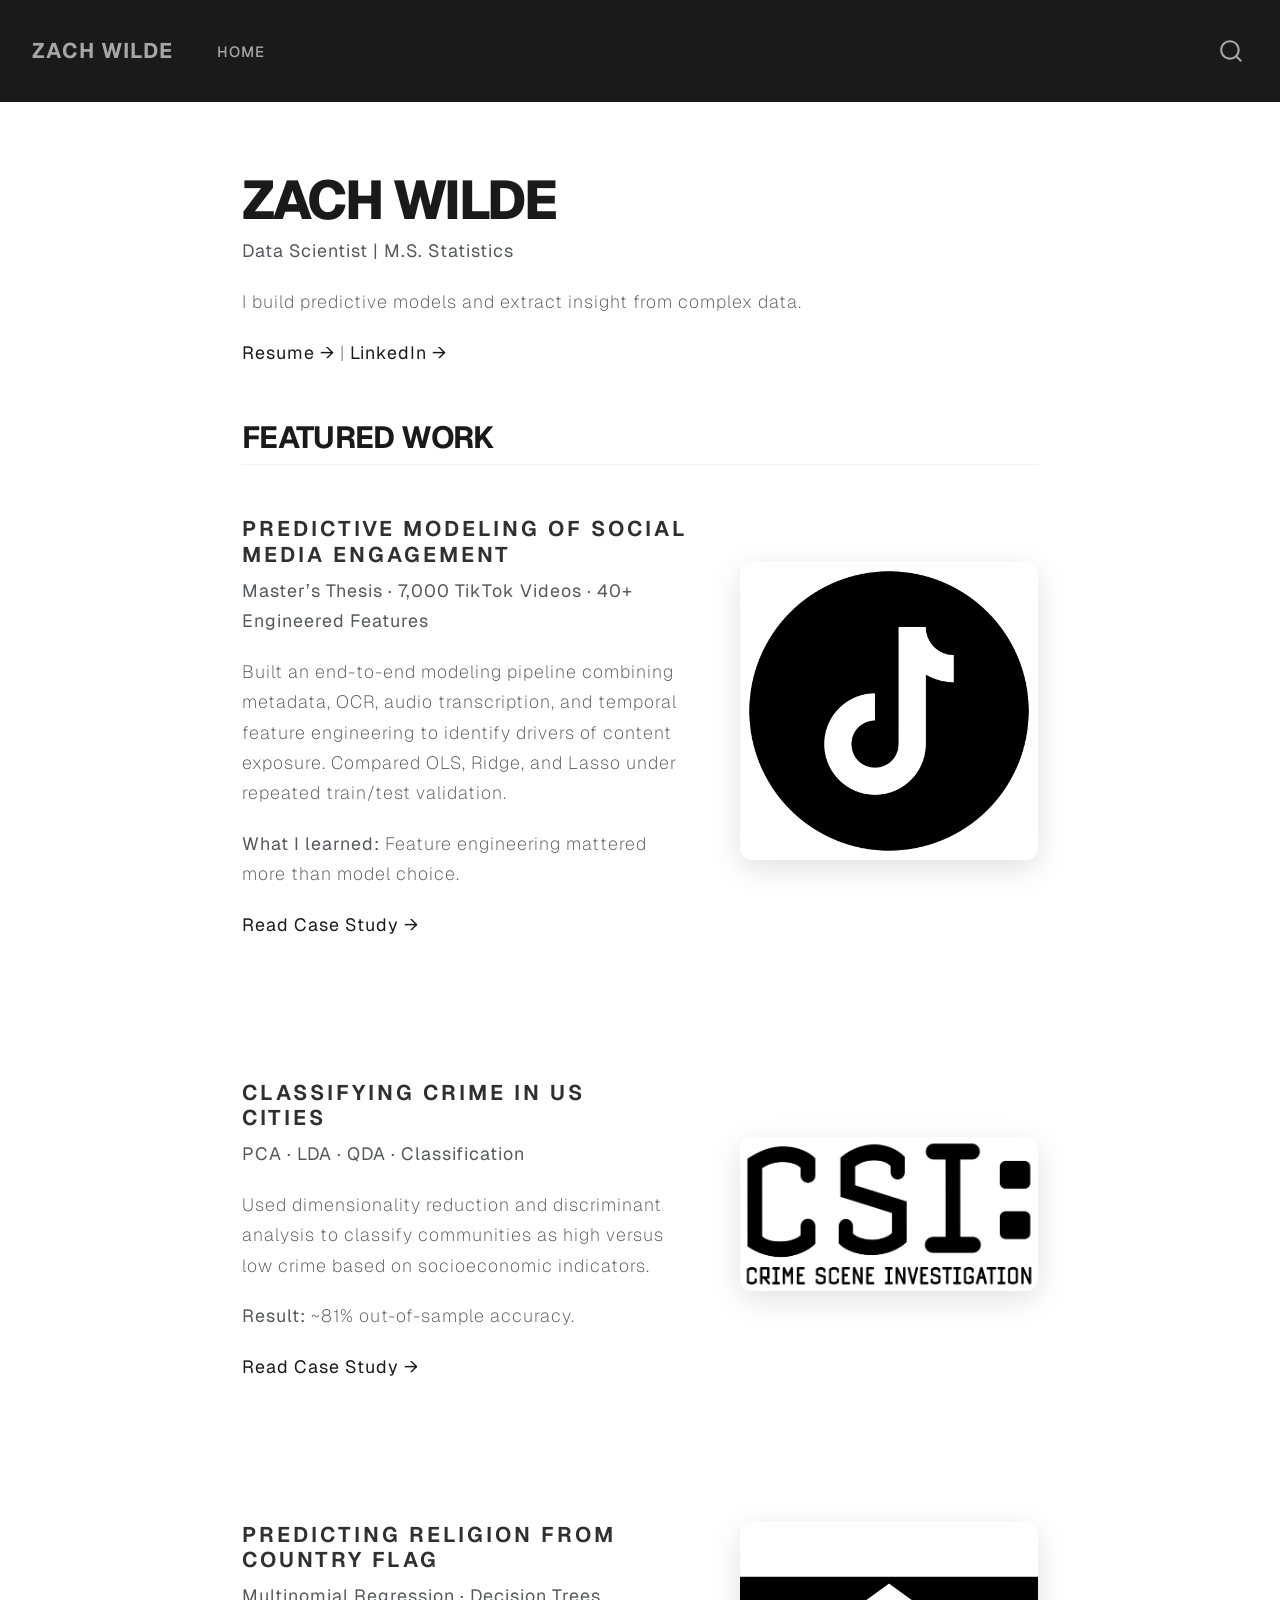
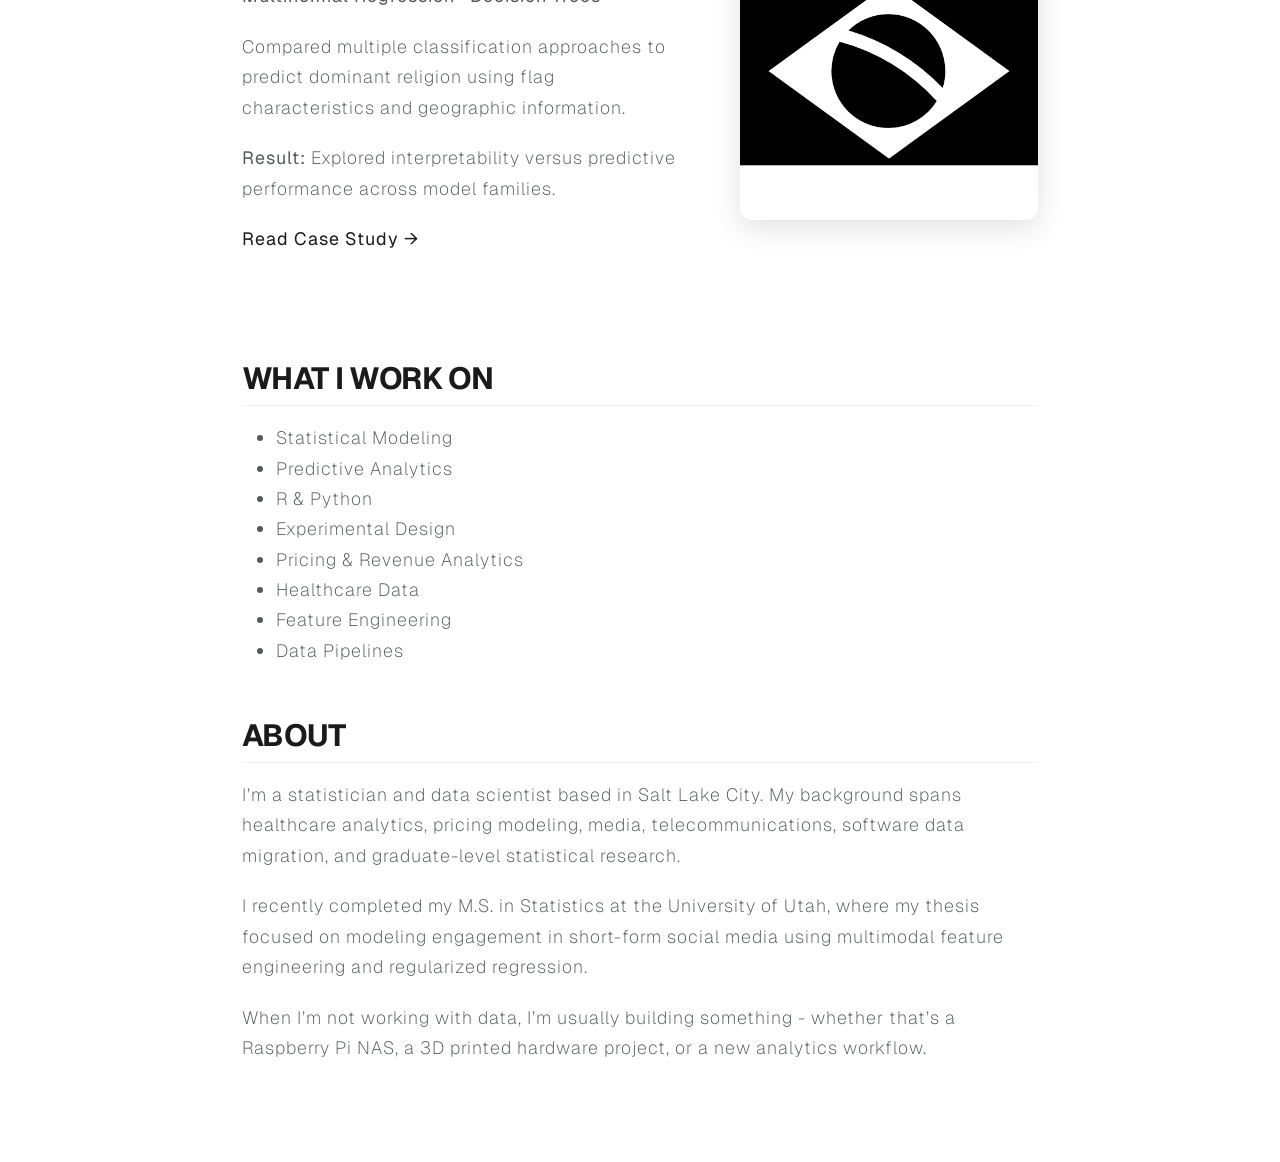
==== commit b018095b: "Add files via upload" ====
--- a/index.html
+++ b/index.html
@@ -40,7 +40,7 @@
 <link href="site_libs/quarto-html/quarto-syntax-highlighting-7b89279ff1a6dce999919e0e67d4d9ec.css" rel="stylesheet" id="quarto-text-highlighting-styles">
 <script src="site_libs/bootstrap/bootstrap.min.js"></script>
 <link href="site_libs/bootstrap/bootstrap-icons.css" rel="stylesheet">
-<link href="site_libs/bootstrap/bootstrap-a26f3680889bc016604be2101547878f.min.css" rel="stylesheet" append-hash="true" id="quarto-bootstrap" data-mode="light">
+<link href="site_libs/bootstrap/bootstrap-26827f95213357c060b998e0666f8ebe.min.css" rel="stylesheet" append-hash="true" id="quarto-bootstrap" data-mode="light">
 <script id="quarto-search-options" type="application/json">{
   "location": "navbar",
   "copy-button": false,
--- a/styles.css
+++ b/styles.css
@@ -9,20 +9,23 @@
 }
 
 /* =========================
-   Base Typography
+   Base Typography / Width
    ========================= */
 
 body {
   font-family: "Geist", system-ui, sans-serif;
   font-size: 1.05rem;
   line-height: 1.7;
-  max-width: 850px;
+  max-width: 1200px;
   margin: 0 auto;
+  padding-left: 2rem;
+  padding-right: 2rem;
 }
 
 p {
   margin-bottom: 1.2rem;
 }
+
 
 /* =========================
    Headings
@@ -75,6 +78,39 @@
 }
 
 /* =========================
+   Project Layout
+   ========================= */
+
+.project-row {
+  display: flex;
+  align-items: center;
+  gap: 3rem;
+  margin-bottom: 5rem;
+}
+
+.project-text {
+  flex: 3;
+}
+
+.project-image {
+  flex: 2;
+}
+
+.project-image img {
+  width: 100%;
+  max-width: 100%;
+  height: auto;
+  display: block;
+  border-radius: 12px;
+  box-shadow: 0 8px 30px rgba(0,0,0,.12);
+  transition: transform .2s ease;
+}
+
+.project-image img:hover {
+  transform: scale(1.02);
+}
+
+/* =========================
    Project Cards
    ========================= */
 
@@ -119,50 +155,43 @@
 }
 
 /* =========================
-   Page Width
-   ========================= */
-
-body {
-  max-width: 1100px;
-}
-
-/* =========================
-   Project Layout
-   ========================= */
-
-.project-row {
-  display: flex;
-  align-items: center;
-  gap: 3rem;
-  margin-bottom: 5rem;
-}
-
-.project-text {
-  flex: 1;
-}
-
-.project-image {
-  flex: 1;
-}
-
-.project-image img {
-  width: 100%;
-  border-radius: 12px;
-  box-shadow: 0 8px 30px rgba(0,0,0,.12);
-}
-
-/* =========================
    Mobile
    ========================= */
 
 @media (max-width: 900px) {
+  body {
+    padding-left: 1.25rem;
+    padding-right: 1.25rem;
+  }
 
   .project-row {
     flex-direction: column;
-    gap: 1rem;
+    align-items: flex-start;
+    gap: 1.25rem;
+    margin-bottom: 4rem;
   }
 
+  .project-text,
   .project-image {
+    flex: none;
     width: 100%;
   }
+
+  .project-image img {
+    width: 100%;
+  }
+}
+
+@media (max-width: 768px) {
+  body {
+    font-size: 1rem;
+  }
+
+  h1 {
+    font-size: 2.4rem;
+  }
+
+  h2 {
+    font-size: 1.5rem;
+  }
 }
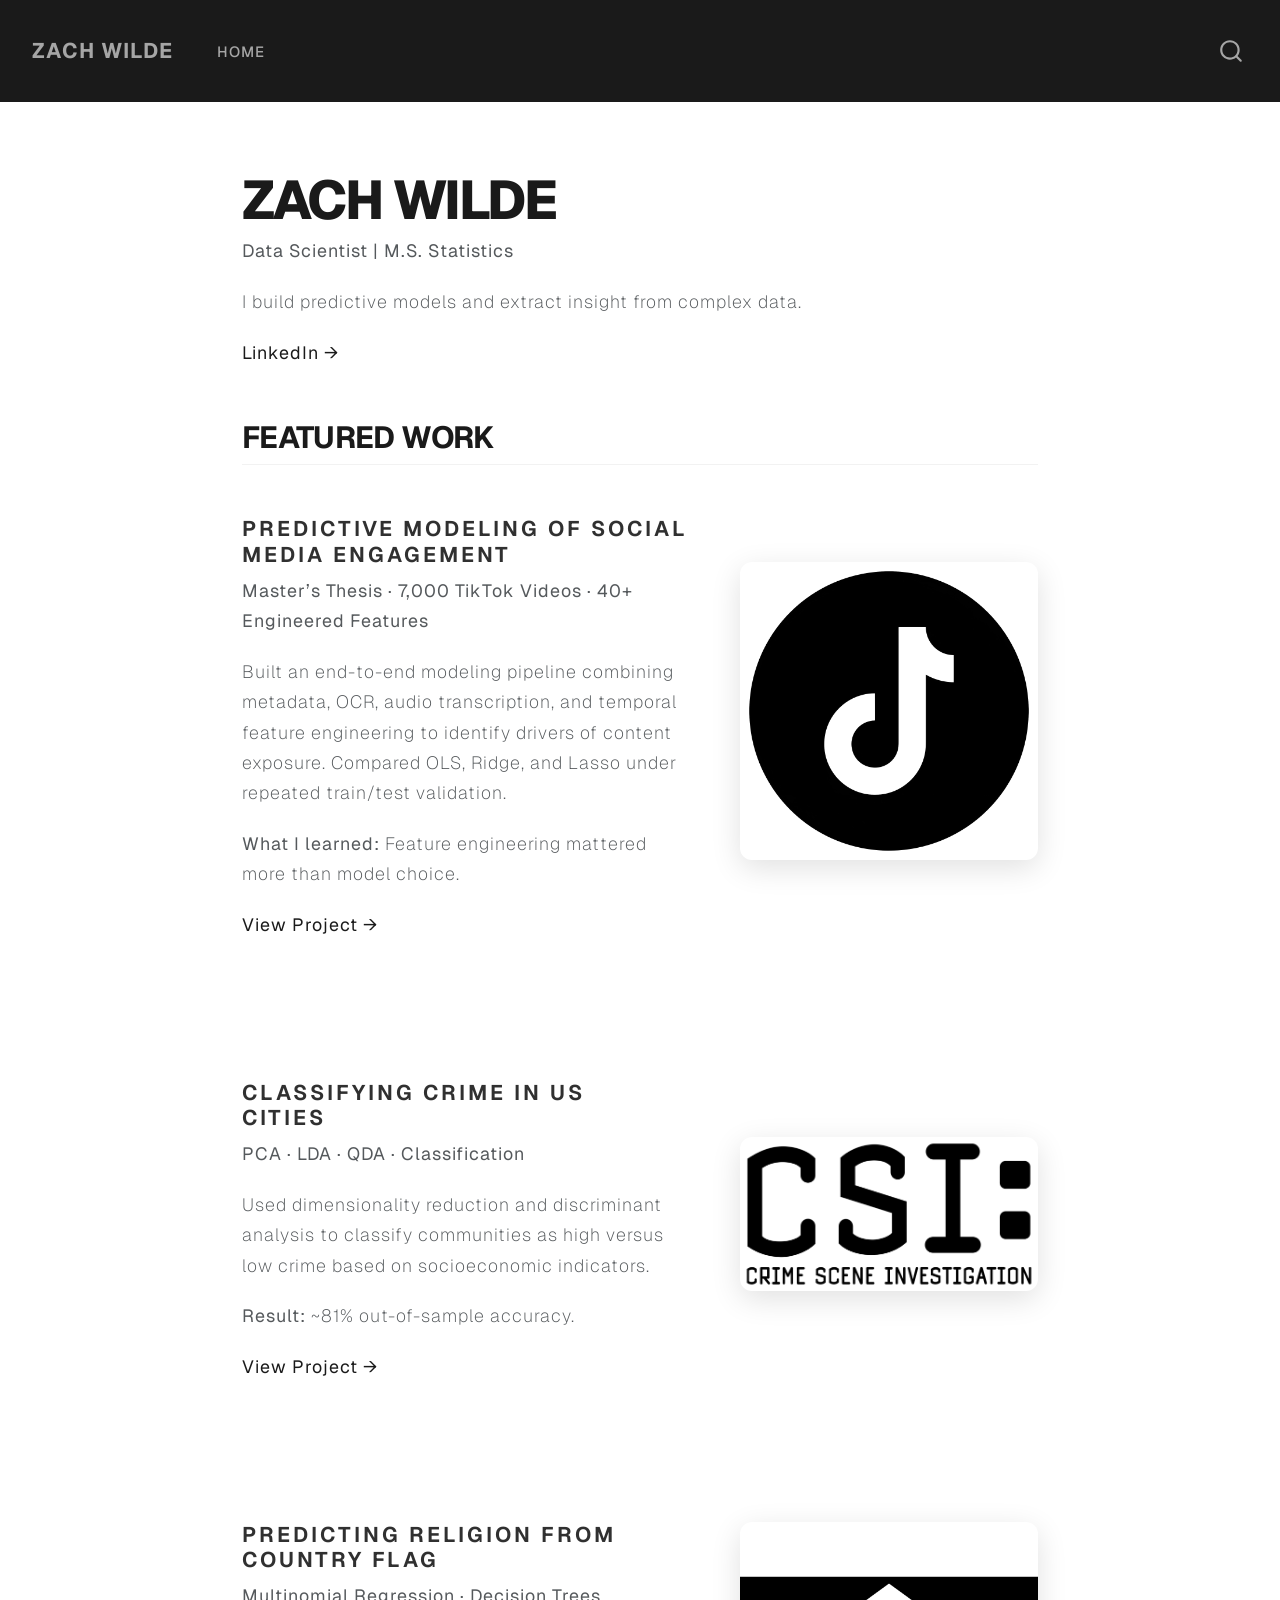
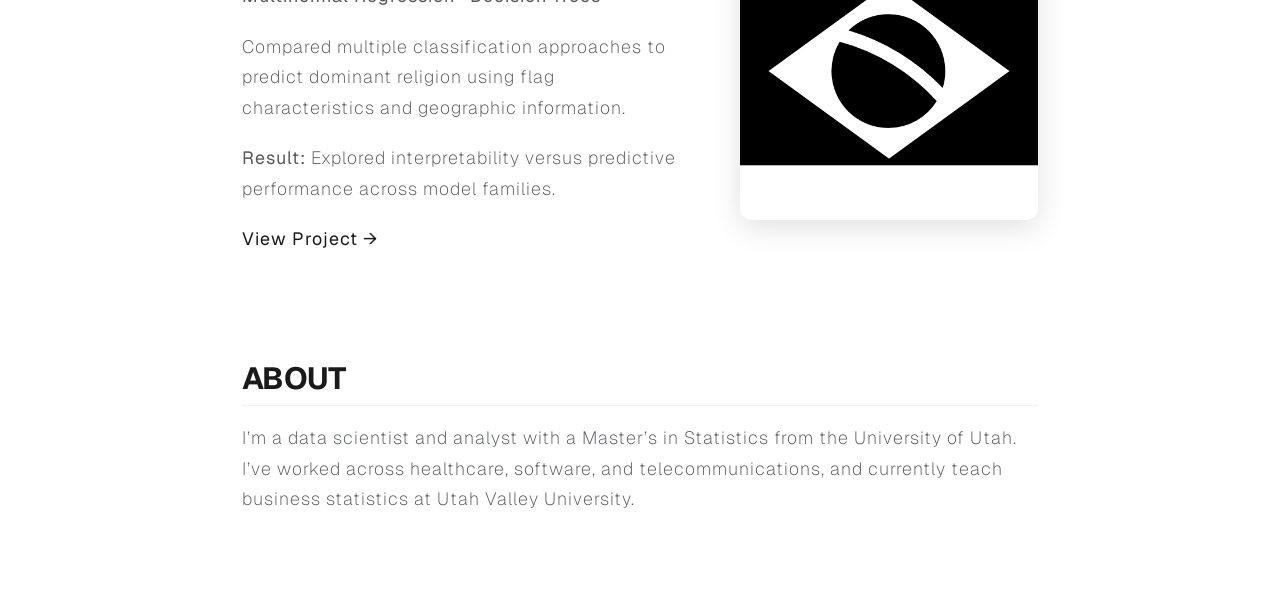
==== commit a0021737: "Add files via upload" ====
--- a/index.html
+++ b/index.html
@@ -118,7 +118,7 @@
 <h1>Zach Wilde</h1>
 <p><strong>Data Scientist | M.S. Statistics</strong></p>
 <p>I build predictive models and extract insight from complex data.</p>
-<p><a href="resume.html">Resume →</a> | <a href="https://www.linkedin.com/in/zachwilde">LinkedIn →</a></p>
+<p><a href="https://www.linkedin.com/in/zachwilde">LinkedIn →</a></p>
 <section id="featured-work" class="level2">
 <h2 class="anchored" data-anchor-id="featured-work">Featured Work</h2>
 <div class="project-row">
@@ -127,7 +127,7 @@
 <p><strong>Master’s Thesis · 7,000 TikTok Videos · 40+ Engineered Features</strong></p>
 <p>Built an end-to-end modeling pipeline combining metadata, OCR, audio transcription, and temporal feature engineering to identify drivers of content exposure. Compared OLS, Ridge, and Lasso under repeated train/test validation.</p>
 <p><strong>What I learned:</strong> Feature engineering mattered more than model choice.</p>
-<p><a href="thesis.html">Read Case Study →</a></p>
+<p><a href="thesis.html">View Project →</a></p>
 </section>
 <div class="project-image">
 <p><img src="tiktok.png" class="img-fluid"></p>
@@ -139,7 +139,7 @@
 <p><strong>PCA · LDA · QDA · Classification</strong></p>
 <p>Used dimensionality reduction and discriminant analysis to classify communities as high versus low crime based on socioeconomic indicators.</p>
 <p><strong>Result:</strong> ~81% out-of-sample accuracy.</p>
-<p><a href="crime.html">Read Case Study →</a></p>
+<p><a href="crime.html">View Project →</a></p>
 </section>
 <div class="project-image">
 <p><img src="crime.png" class="img-fluid"></p>
@@ -151,31 +151,16 @@
 <p><strong>Multinomial Regression · Decision Trees</strong></p>
 <p>Compared multiple classification approaches to predict dominant religion using flag characteristics and geographic information.</p>
 <p><strong>Result:</strong> Explored interpretability versus predictive performance across model families.</p>
-<p><a href="flags.html">Read Case Study →</a></p>
+<p><a href="flags.html">View Project →</a></p>
 </section>
 <div class="project-image">
 <p><img src="flag.png" class="img-fluid"></p>
 </div>
 </div>
 </section>
-<section id="what-i-work-on" class="level2">
-<h2 class="anchored" data-anchor-id="what-i-work-on">What I Work On</h2>
-<ul>
-<li>Statistical Modeling</li>
-<li>Predictive Analytics</li>
-<li>R &amp; Python</li>
-<li>Experimental Design</li>
-<li>Pricing &amp; Revenue Analytics</li>
-<li>Healthcare Data</li>
-<li>Feature Engineering</li>
-<li>Data Pipelines</li>
-</ul>
-</section>
 <section id="about" class="level2">
 <h2 class="anchored" data-anchor-id="about">About</h2>
-<p>I’m a statistician and data scientist based in Salt Lake City. My background spans healthcare analytics, pricing modeling, media, telecommunications, software data migration, and graduate-level statistical research.</p>
-<p>I recently completed my M.S. in Statistics at the University of Utah, where my thesis focused on modeling engagement in short-form social media using multimodal feature engineering and regularized regression.</p>
-<p>When I’m not working with data, I’m usually building something - whether that’s a Raspberry Pi NAS, a 3D printed hardware project, or a new analytics workflow.</p>
+<p>I’m a data scientist and analyst with a Master’s in Statistics from the University of Utah. I’ve worked across healthcare, software, and telecommunications, and currently teach business statistics at Utah Valley University.</p>
 
 
 </section>
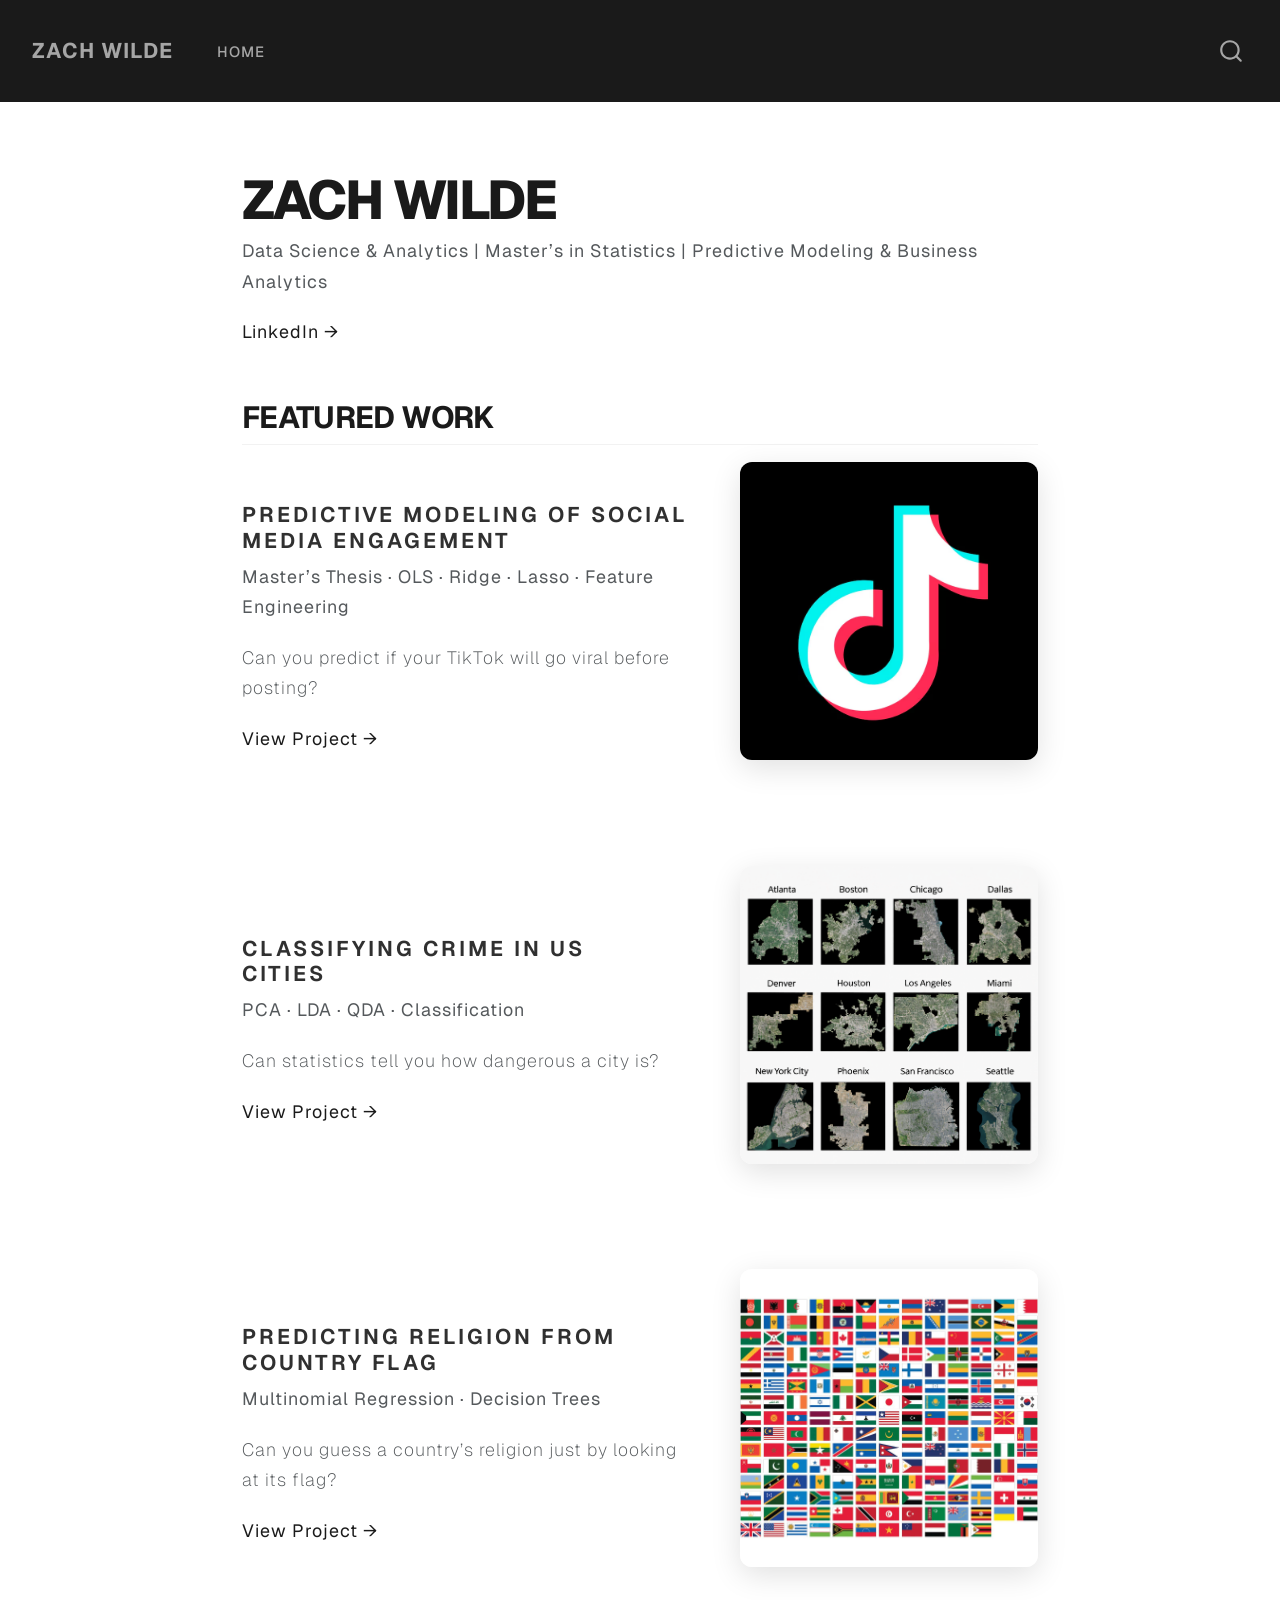
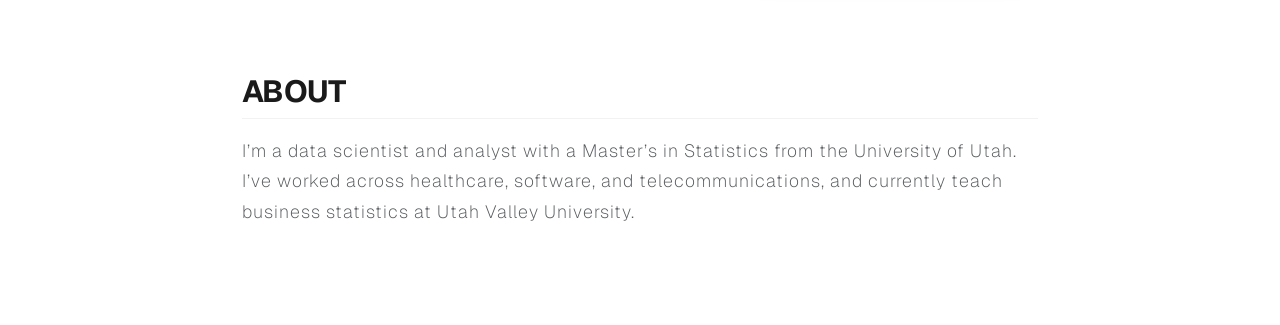
==== commit c1cf6f4e: "Add files via upload" ====
--- a/index.html
+++ b/index.html
@@ -116,29 +116,26 @@
 
 <section id="zach-wilde" class="level1">
 <h1>Zach Wilde</h1>
-<p><strong>Data Scientist | M.S. Statistics</strong></p>
-<p>I build predictive models and extract insight from complex data.</p>
+<p><strong>Data Science &amp; Analytics | Master’s in Statistics | Predictive Modeling &amp; Business Analytics</strong></p>
 <p><a href="https://www.linkedin.com/in/zachwilde">LinkedIn →</a></p>
 <section id="featured-work" class="level2">
 <h2 class="anchored" data-anchor-id="featured-work">Featured Work</h2>
 <div class="project-row">
 <section id="predictive-modeling-of-social-media-engagement" class="level3 project-text">
 <h3 class="anchored" data-anchor-id="predictive-modeling-of-social-media-engagement">Predictive Modeling of Social Media Engagement</h3>
-<p><strong>Master’s Thesis · 7,000 TikTok Videos · 40+ Engineered Features</strong></p>
-<p>Built an end-to-end modeling pipeline combining metadata, OCR, audio transcription, and temporal feature engineering to identify drivers of content exposure. Compared OLS, Ridge, and Lasso under repeated train/test validation.</p>
-<p><strong>What I learned:</strong> Feature engineering mattered more than model choice.</p>
+<p><strong>Master’s Thesis · OLS · Ridge · Lasso · Feature Engineering</strong></p>
+<p>Can you predict if your TikTok will go viral before posting?</p>
 <p><a href="thesis.html">View Project →</a></p>
 </section>
 <div class="project-image">
-<p><img src="tiktok.png" class="img-fluid"></p>
+<p><img src="tiktok.avif" class="img-fluid"></p>
 </div>
 </div>
 <div class="project-row">
 <section id="classifying-crime-in-us-cities" class="level3 project-text">
 <h3 class="anchored" data-anchor-id="classifying-crime-in-us-cities">Classifying Crime in US Cities</h3>
 <p><strong>PCA · LDA · QDA · Classification</strong></p>
-<p>Used dimensionality reduction and discriminant analysis to classify communities as high versus low crime based on socioeconomic indicators.</p>
-<p><strong>Result:</strong> ~81% out-of-sample accuracy.</p>
+<p>Can statistics tell you how dangerous a city is?</p>
 <p><a href="crime.html">View Project →</a></p>
 </section>
 <div class="project-image">
@@ -149,12 +146,11 @@
 <section id="predicting-religion-from-country-flag" class="level3 project-text">
 <h3 class="anchored" data-anchor-id="predicting-religion-from-country-flag">Predicting Religion from Country Flag</h3>
 <p><strong>Multinomial Regression · Decision Trees</strong></p>
-<p>Compared multiple classification approaches to predict dominant religion using flag characteristics and geographic information.</p>
-<p><strong>Result:</strong> Explored interpretability versus predictive performance across model families.</p>
+<p>Can you guess a country’s religion just by looking at its flag?</p>
 <p><a href="flags.html">View Project →</a></p>
 </section>
 <div class="project-image">
-<p><img src="flag.png" class="img-fluid"></p>
+<p><img src="flag.jpeg" class="img-fluid"></p>
 </div>
 </div>
 </section>
